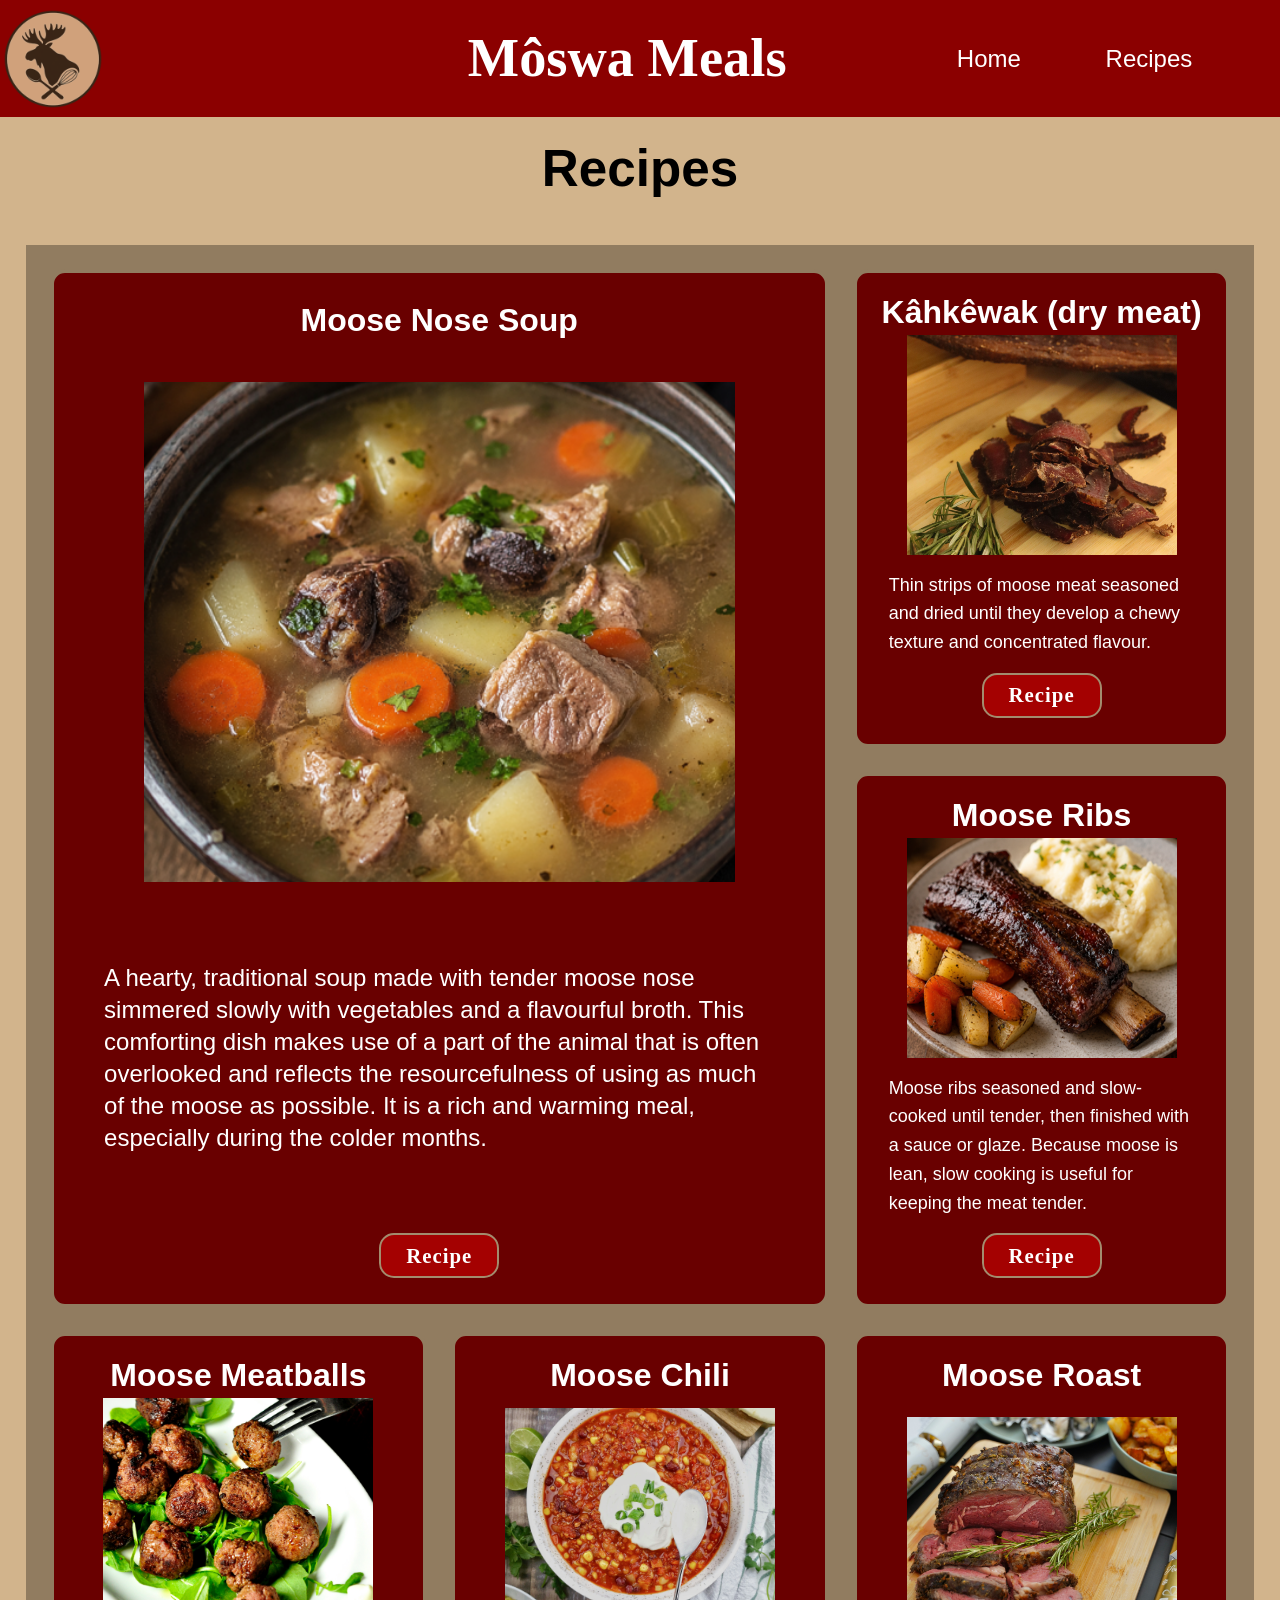
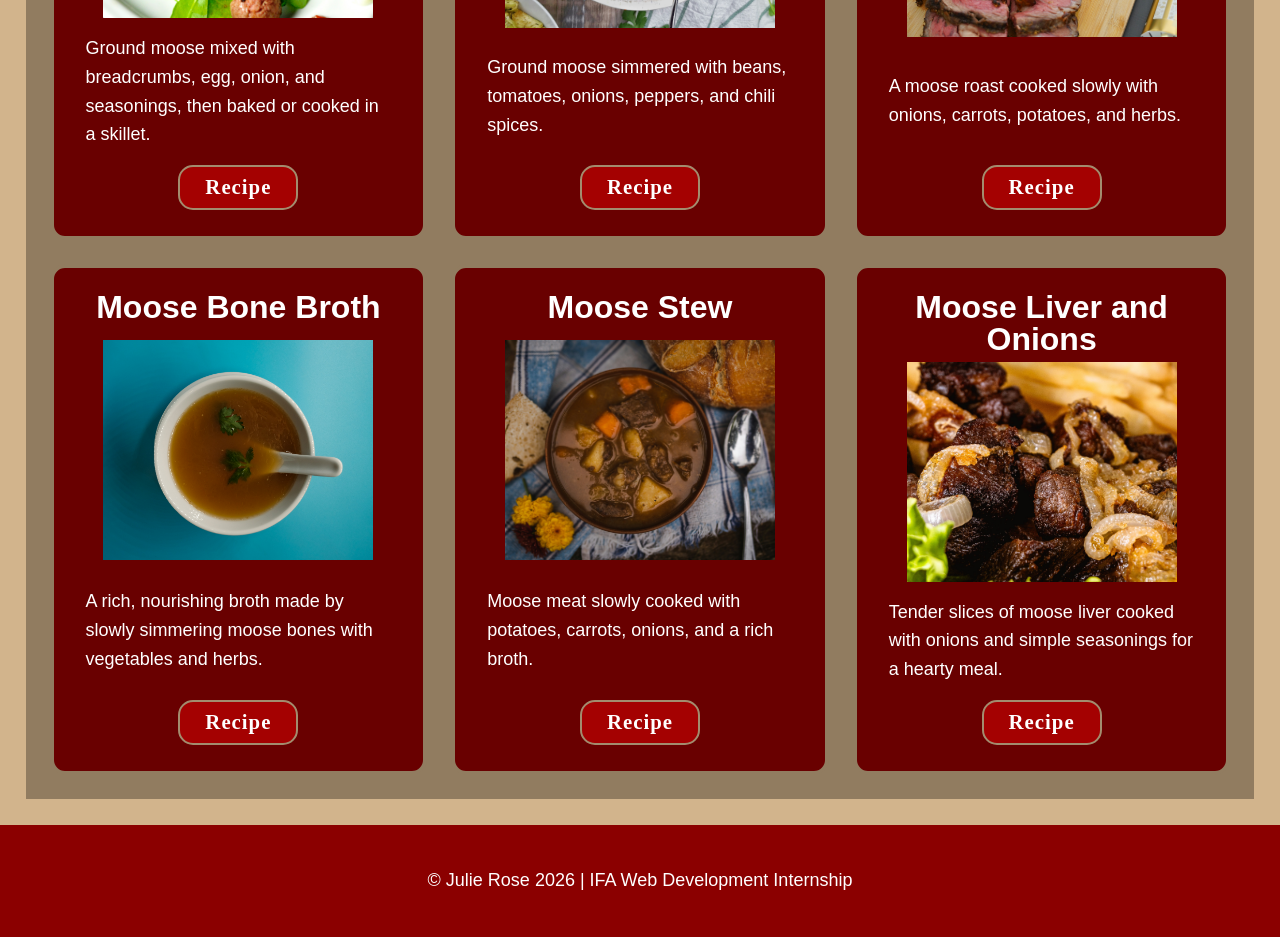
==== HTML/recipes.html @ b3aac9c5 "add moswa meals project" ====
<!DOCTYPE html>
<html lang="en">
<head>
    <meta charset="UTF-8">
    <meta name="viewport" content="width=device-width, initial-scale=1.0">
    <title>Môswa Meals</title>
    <link rel="stylesheet" href="../CSS/reset.css" type="text/css">
    <link rel="stylesheet" href="../CSS/common.css" type="text/css">
    <link rel="stylesheet" href="../CSS/style-recipe.css" type="text/css">
</head>

<body>
    <header>
        <img src="../images/moswa-meals.png" alt="">
        <h1>Môswa Meals</h1>
        <nav>
            <ul>
                <li><a href="../index.html">Home</a></li>
                <li><a href="./recipes.html">Recipes</a></li>
            </ul>
        </nav>
    </header>
        
    <main>
        <h2>Recipes</h2>
        <section class="container">

            <article class="m1">
                <h3>Moose Nose Soup</h3>
                <img src="../images/moose-nose.png" alt="a bowl of moose nose soup with potatoes and carrots">
                <p>A hearty, traditional soup made with tender moose nose simmered slowly with vegetables and a flavourful broth. This comforting dish makes use of a part of the animal that is often overlooked and reflects the resourcefulness of using as much of the moose as possible. It is a rich and warming meal, especially during the colder months.</p>
                <button><a href="../HTML/moose.html">Recipe</a></button>
            </article>

            <article class="m2">
                <h3>Moose Stew</h3>
                <img src="../images/stew.jpg" alt="a bowl of stew with carrots and potatoes">
                <p>Moose meat slowly cooked with potatoes, carrots, onions, and a rich broth.</p>
                <button><a href="../HTML/moose.html" target="_blank">Recipe</a></button>
            </article>

            <article class="m3">
                <h3>Moose Ribs</h3>
                <img src="../images/moose-rib.png" alt="cooked moose rib on a plate with carrots and potatoes">
                <p>Moose ribs seasoned and slow-cooked until tender, then finished with a sauce or glaze. Because moose is lean, slow cooking is useful for keeping the meat tender.</p>
                <button><a href="../HTML/moose.html" target="_blank">Recipe</a></button>
            </article>

            <article class="m4">
                <h3>Moose Meatballs</h3>
                <img src="../images/meatballs.jpg" alt="meatballs on a plate">
                <p>Ground moose mixed with breadcrumbs, egg, onion, and seasonings, then baked or cooked in a skillet.</p>
                <button><a href="../HTML/moose.html" target="_blank">Recipe</a></button>
            </article>

            <article class="m5">
                <h3>Moose Chili</h3>
                <img src="../images/chili.jpg" alt="a bowl of chili topped with sour cream">
                <p>Ground moose simmered with beans, tomatoes, onions, peppers, and chili spices.</p>
                <button><a href="../HTML/moose.html" target="_blank">Recipe</a></button>
            </article>

            <article class="m6">
                <h3>Moose Roast</h3>
                <img src="../images/roast.jpg" alt="roast cut into slices">
                <p>A moose roast cooked slowly with onions, carrots, potatoes, and herbs.</p>
                <button><a href="../HTML/moose.html" target="_blank">Recipe</a></button>
            </article>

            <article class="m7">
                <h3>Moose Bone Broth</h3>
                <img src="../images/broth.jpg" alt="a bowl of bone broth">
                <p>A rich, nourishing broth made by slowly simmering moose bones with vegetables and herbs.</p>
                <button><a href="https://www.youtube.com/watch?v=dQw4w9WgXcQ" target="_blank">Recipe</a></button>
            </article>

            <article class="m8">
                <h3>Kâhkêwak (dry meat)</h3>
                <img src="../images/dried-meat.jpg" alt="dried meat on a wooden cutting board">
                <p>Thin strips of moose meat seasoned and dried until they develop a chewy texture and concentrated flavour.</p>
                <button><a href="../HTML/moose.html" target="_blank">Recipe</a></button>
            </article>

            <article class="m9">
                <h3>Moose Liver and Onions</h3>
                <img src="../images/liver-and-onions.jpg" alt="liver served with cooked onions">
                <p>Tender slices of moose liver cooked with onions and simple seasonings for a hearty meal.</p>
                <button><a href="../HTML/moose.html" target="_blank">Recipe</a></button>
            </article>
        </section>
    </main>

    <footer>
        <p>&copy Julie Rose 2026 | IFA Web Development Internship</p>
    </footer>
</body>
</html>
---- CSS/common.css ----
/* for layout-specific styles (floats, flexbox). */
body {
    font-family: Arial, Helvetica, sans-serif;
    background-color: tan;
    display: flex;
    flex-direction: column;
    height: 100vh;
    width: 100%;
}

/* HEADER */
header {
    display: grid;
    grid-template-columns: 1fr 2fr 1fr;
    background-color: darkred;
    color: white;
    padding-right: 2%;
    align-items: center;
}

header ul {
    display: grid;
    grid-template-columns: 1fr 1fr;
    font-size: 1.5rem;
    gap: 1rem;
    padding: 1rem;
}

@media (max-width:768px) {
    header ul {
        gap: .5rem;
        padding: .5rem;
    }
}

@media (max-width:480px) {
    header ul {
        gap: .5rem;
        padding: .5rem;
        font-size: .9rem;
    }
}

a {
    color: white;
}

/* HEADINGS */
h1 {
    font-size: 3.4rem;
    text-align: center;
    padding: 5%;
    font-family: Georgia, 'Times New Roman', Times, serif;
}

@media (max-width:768px) {
    h1 {
        font-size: 3rem;
        padding: 1%;
    }
}

@media (max-width:480px) {
    h1 {
        font-size: 1.5rem;
        padding: 1%;
    }
}

.welcome {
    font-family: Verdana, Geneva, Tahoma, sans-serif;
    padding-top: 5%;
    padding-bottom: 0%;
}
h2 {
    font-size: 3.2rem;
    text-align: center;
    padding: 2% 0 2% 0;
}

@media (max-width:768px) {
    h2 {
        font-size: 2.5rem;
    }
}

@media (max-width:480px) {
    h2 {
        font-size: 1.5rem;
    }
}

h3 {
    font-size: 2rem;
    text-align: center;
    padding: 2% 0% 2% 0%;
}

@media (max-width:768px) {
    h3 {
        font-size: 1.8rem;
    }
}

@media (max-width:480px) {
    h3 {
        font-size: 1.4rem;
    }
}
h4 {
    font-size: 1.5rem;
    text-align: center;
}

p {
    font-size: 1.125rem;
    line-height: 1.6;
    padding: 1rem;
}

@media (max-width:768px) {
    p {
        font-size: 1rem;
    }
}

@media (max-width:480px) {
    p {
        font-size: .9rem;
    }
}
/* IMAGES */
header img {
    margin: 1%;
    width: 100%;
    max-width: 100px;
    height: auto;
    padding: 0;
}

img {
    margin: auto;
    width: 100%;
    height: 100%;
    object-fit: cover;
}

.box {
    padding: 3%;
    border-radius: 10px;
}

footer {
    color: white;
    background-color: darkred;
    text-align: center;
    padding: 2%;
    margin-top: auto;
}

@media (max-width:768px) {
    footer p {
        font-size: 1rem;
    }
}

@media (max-width:480px) {
    footer p {
        font-size: .8rem;
    }
}
---- CSS/style-recipe.css ----
.container {
    background-color: rgb(145, 124, 96);
    color: white;
    display: grid;
    grid-template-columns: repeat(3, 1fr);
    grid-template-areas: 
    "m1 m1 m8"
    "m1 m1 m3"
    "m4 m5 m6"
    "m7 m2 m9";
    margin: 2%;
    padding: 1.5rem;
    gap: 1.5rem;
    height: auto;
}

@media (max-width:768px) {
    .container {
        grid-template-columns: repeat(2, 1fr);
        grid-template-areas: 
        "m1 m1"
        "m3 m8"
        "m4 m5"
        "m6 m7"
        "m2 m9";
        gap: 1rem;
        padding: 1rem;
    }
}

@media (max-width:480px) {
    .container {
        display: block;
        padding: .5rem;
    }
}

.m1, .m2, .m3, .m4, .m5, .m6, .m7, .m8, .m9 {
    border: 4px rgb(145, 124, 96) solid;
    border-radius: 15px;
    background-color: rgb(105, 0, 0);
    width: 100%;
    height: 100%; 
    object-fit: cover;
    display: flex;
    flex-direction: column;
    padding: 1rem;
}

.m1 img {
    width: 80%;
    height: 500px;
}

@media (max-width: 480px) {
    .m1 img {
    width: 80%;
    height: 220px;
}
}

.m2 img, .m3 img, .m4 img, .m5 img, .m6 img, .m7 img, .m8 img, .m9 img {
    width: 80%;
    height: 220px;
}

.m1 {    
    grid-area: m1;
}
.m2 {
    grid-area: m2;
}
.m3 {
    grid-area: m3;
}
.m4 {
    grid-area: m4;
}
.m5 {
    grid-area: m5;
}
.m6 {
    grid-area: m6;
}
.m7 {
    grid-area: m7;
}
.m8 {
    grid-area: m8;
}
.m9 {
    grid-area: m9;
}

/* article {
    height: auto;
} */

/* BUTTON */
button {
    background-color: rgb(164, 1, 1);
    border: 2px solid rgb(163, 140, 110);
    font-size: 1.3rem;
    display: block;
    margin: auto;
    font-family: Georgia, 'Times New Roman', Times, serif;
    font-weight: 800;
    border-radius: 15px;
    text-decoration: none;
    color: white;
    width: 120px;
    height: 45px;
    text-align: center;
    letter-spacing: 1px;
    margin-bottom: 10px;
}

@media (max-width: 480px) {
    button {
        font-size: 1rem;
        padding: 1%;
        width: 90px;
        height: 35px;
    }
}

button:hover {
    background-color: rgb(182, 156, 122);
    border: 2px solid white;
}

button a {
    text-decoration: none;
}

.m1 p {
    font-size: 1.5rem;
    line-height: 2rem;
    width: 95%;
    margin: auto;
}

@media (max-width: 480px) {
    .m1 p {
        font-size: 1rem;
    }
}
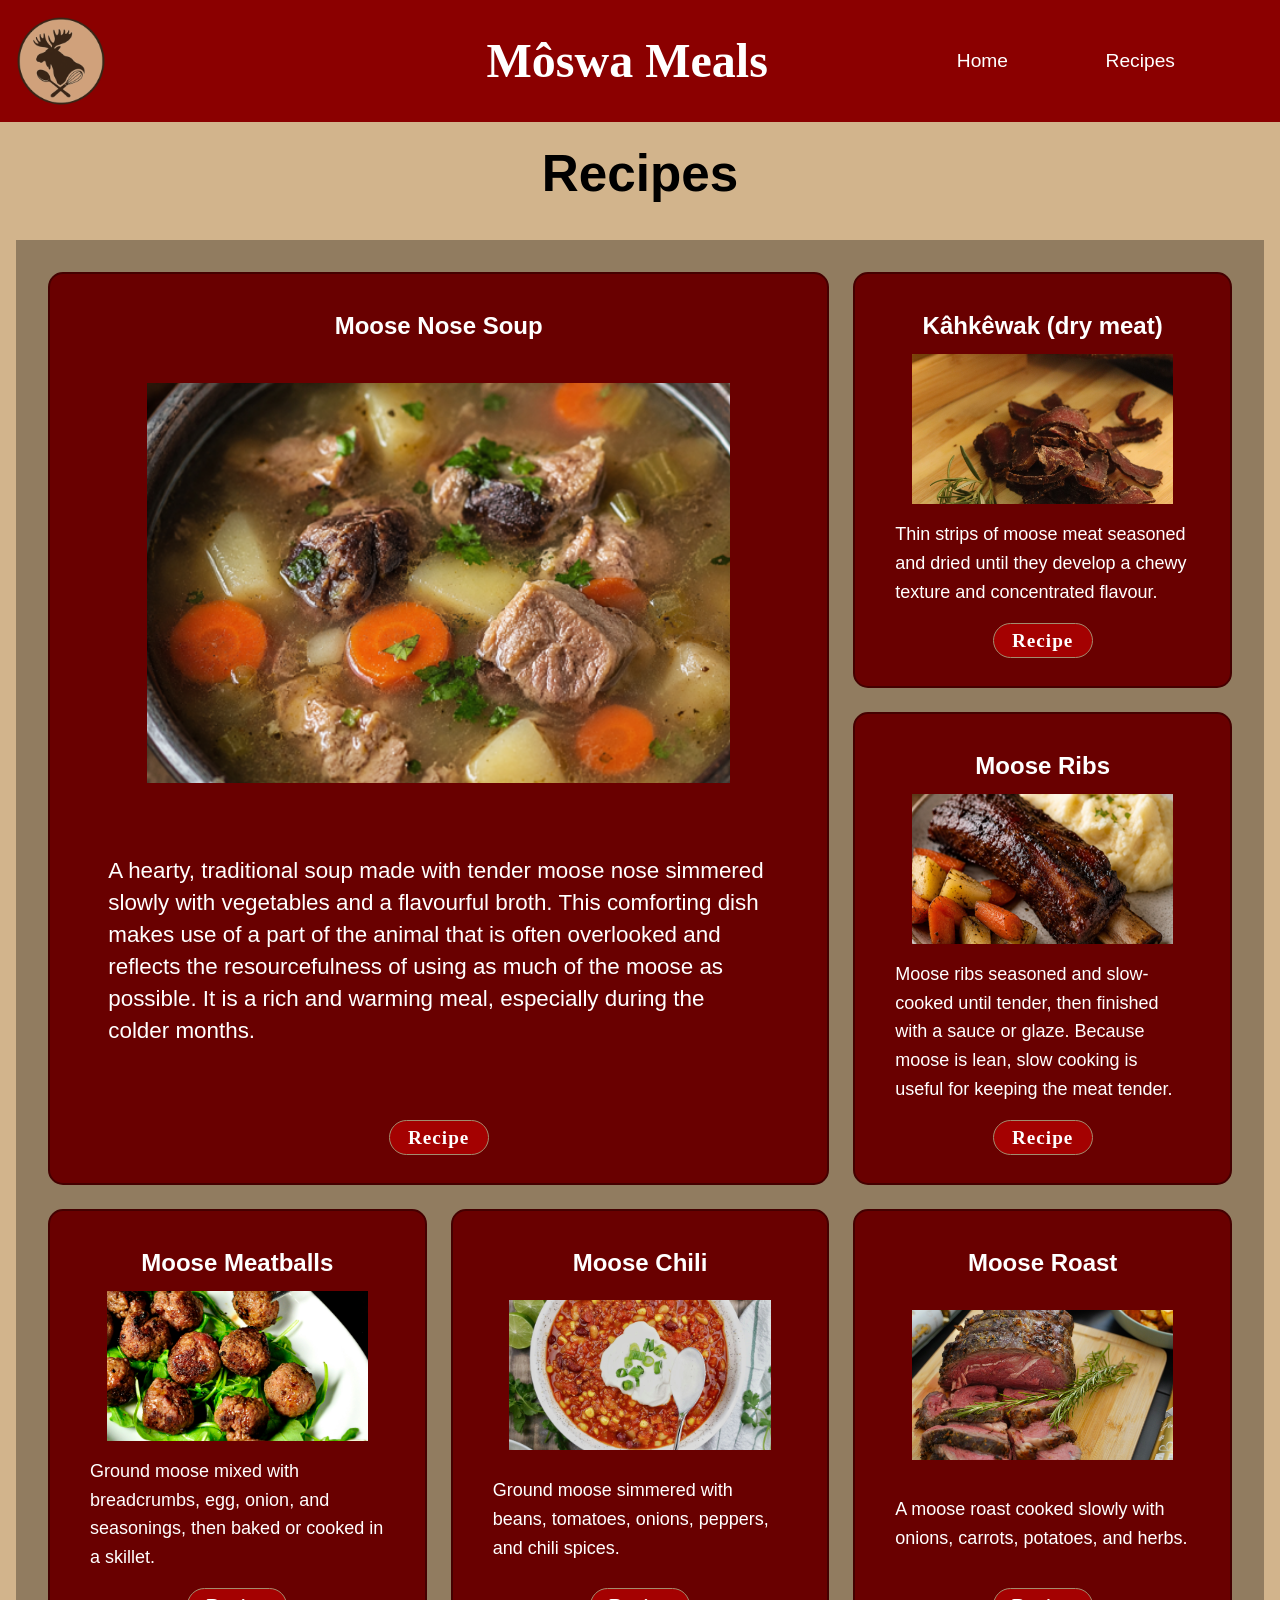
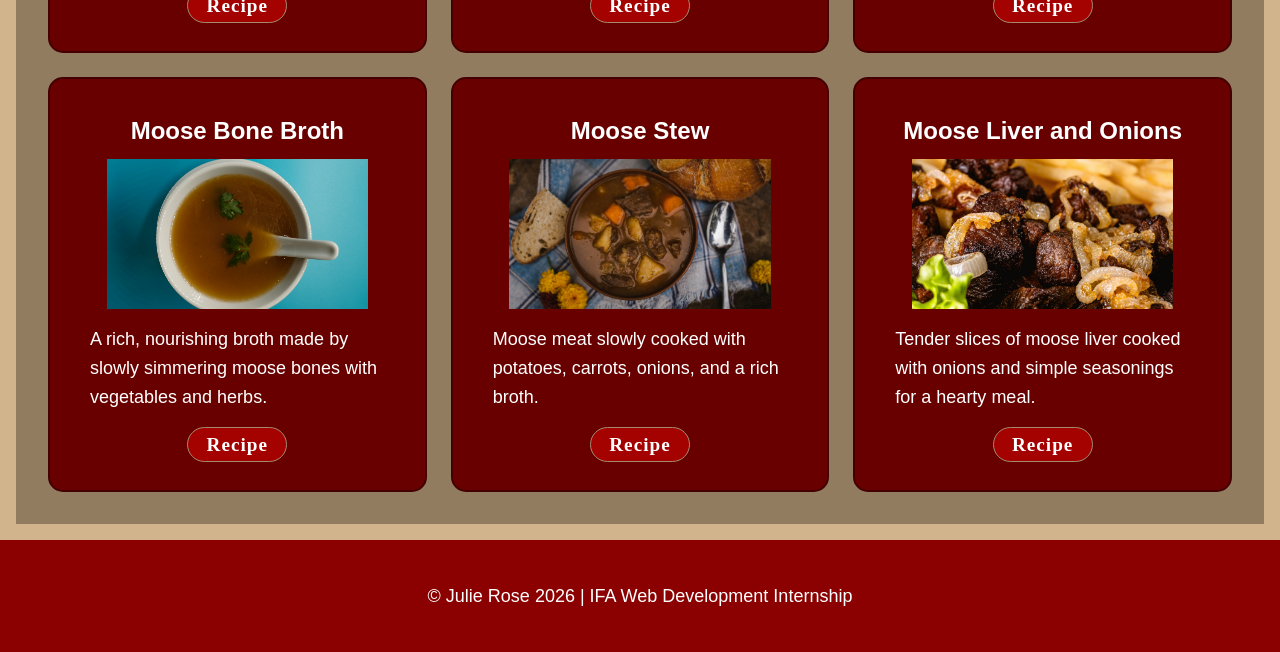
==== commit 6dc8999c: "improve css and responsive layout" ====
--- a/HTML/recipes.html
+++ b/HTML/recipes.html
@@ -11,7 +11,7 @@
 
 <body>
     <header>
-        <img src="../images/moswa-meals.png" alt="">
+        <a href="../index.html"><img src="../images/moswa-meals.png" alt="moose head logo with utensils underneath"></a>
         <h1>Môswa Meals</h1>
         <nav>
             <ul>
--- a/CSS/common.css
+++ b/CSS/common.css
@@ -21,13 +21,14 @@
 header ul {
     display: grid;
     grid-template-columns: 1fr 1fr;
-    font-size: 1.5rem;
+    font-size: 1.2rem;
     gap: 1rem;
     padding: 1rem;
 }
 
 @media (max-width:768px) {
     header ul {
+        font-size: 1rem;
         gap: .5rem;
         padding: .5rem;
     }
@@ -47,32 +48,33 @@
 
 /* HEADINGS */
 h1 {
-    font-size: 3.4rem;
+    font-size: 3rem;
     text-align: center;
-    padding: 5%;
+    padding: 1.5rem;
     font-family: Georgia, 'Times New Roman', Times, serif;
 }
 
 @media (max-width:768px) {
     h1 {
-        font-size: 3rem;
-        padding: 1%;
+        font-size: 2.5rem;
+        padding: 1rem;
     }
 }
 
 @media (max-width:480px) {
     h1 {
         font-size: 1.5rem;
-        padding: 1%;
+        padding: .5rem;
     }
 }
 
 .welcome {
-    font-family: Verdana, Geneva, Tahoma, sans-serif;
+    
     padding-top: 5%;
     padding-bottom: 0%;
 }
 h2 {
+    font-family: Verdana, Geneva, Tahoma, sans-serif;
     font-size: 3.2rem;
     text-align: center;
     padding: 2% 0 2% 0;
@@ -131,9 +133,8 @@
 }
 /* IMAGES */
 header img {
-    margin: 1%;
-    width: 100%;
-    max-width: 100px;
+    margin: 1rem;
+    width: 90px;
     height: auto;
     padding: 0;
 }
@@ -143,6 +144,19 @@
     width: 100%;
     height: 100%;
     object-fit: cover;
+}
+
+@media (max-width:768px) {
+    header img {
+        width: 70px;
+    }
+}
+
+@media (max-width: 480px) {
+    header img {
+        margin: .5rem;
+        width: 50px;
+    }
 }
 
 .box {
--- a/CSS/style-recipe.css
+++ b/CSS/style-recipe.css
@@ -8,8 +8,8 @@
     "m1 m1 m3"
     "m4 m5 m6"
     "m7 m2 m9";
-    margin: 2%;
-    padding: 1.5rem;
+    margin: 1rem;
+    padding: 2rem;
     gap: 1.5rem;
     height: auto;
 }
@@ -36,7 +36,7 @@
 }
 
 .m1, .m2, .m3, .m4, .m5, .m6, .m7, .m8, .m9 {
-    border: 4px rgb(145, 124, 96) solid;
+    border: 2px rgb(68, 0, 0) solid;
     border-radius: 15px;
     background-color: rgb(105, 0, 0);
     width: 100%;
@@ -44,24 +44,28 @@
     object-fit: cover;
     display: flex;
     flex-direction: column;
-    padding: 1rem;
+    padding: 1.5rem;
+}
+
+.m2, .m3, .m4, .m5, .m6, .m7, .m8, .m9 {
+    font-size: 1rem;
 }
 
 .m1 img {
     width: 80%;
-    height: 500px;
+    height: 400px;
 }
 
 @media (max-width: 480px) {
     .m1 img {
-    width: 80%;
-    height: 220px;
-}
+        width: 80%;
+        height: 220px;
+    }
 }
 
 .m2 img, .m3 img, .m4 img, .m5 img, .m6 img, .m7 img, .m8 img, .m9 img {
     width: 80%;
-    height: 220px;
+    height: 150px;
 }
 
 .m1 {    
@@ -92,27 +96,23 @@
     grid-area: m9;
 }
 
-/* article {
-    height: auto;
-} */
-
 /* BUTTON */
 button {
     background-color: rgb(164, 1, 1);
-    border: 2px solid rgb(163, 140, 110);
-    font-size: 1.3rem;
+    border: 1px solid rgb(163, 140, 110);
+    font-size: 1.2rem;
     display: block;
     margin: auto;
     font-family: Georgia, 'Times New Roman', Times, serif;
     font-weight: 800;
-    border-radius: 15px;
+    border-radius: 20px;
     text-decoration: none;
     color: white;
-    width: 120px;
-    height: 45px;
+    width: 100px;
+    height: 35px;
     text-align: center;
     letter-spacing: 1px;
-    margin-bottom: 10px;
+    margin-bottom: 4px;
 }
 
 @media (max-width: 480px) {
@@ -126,7 +126,7 @@
 
 button:hover {
     background-color: rgb(182, 156, 122);
-    border: 2px solid white;
+    border: 1px solid white;
 }
 
 button a {
@@ -134,7 +134,7 @@
 }
 
 .m1 p {
-    font-size: 1.5rem;
+    font-size: 1.4rem;
     line-height: 2rem;
     width: 95%;
     margin: auto;
@@ -144,4 +144,9 @@
     .m1 p {
         font-size: 1rem;
     }
+}
+
+.container h3 {
+    font-size: 1.5rem;
+    padding: 1rem;
 }
